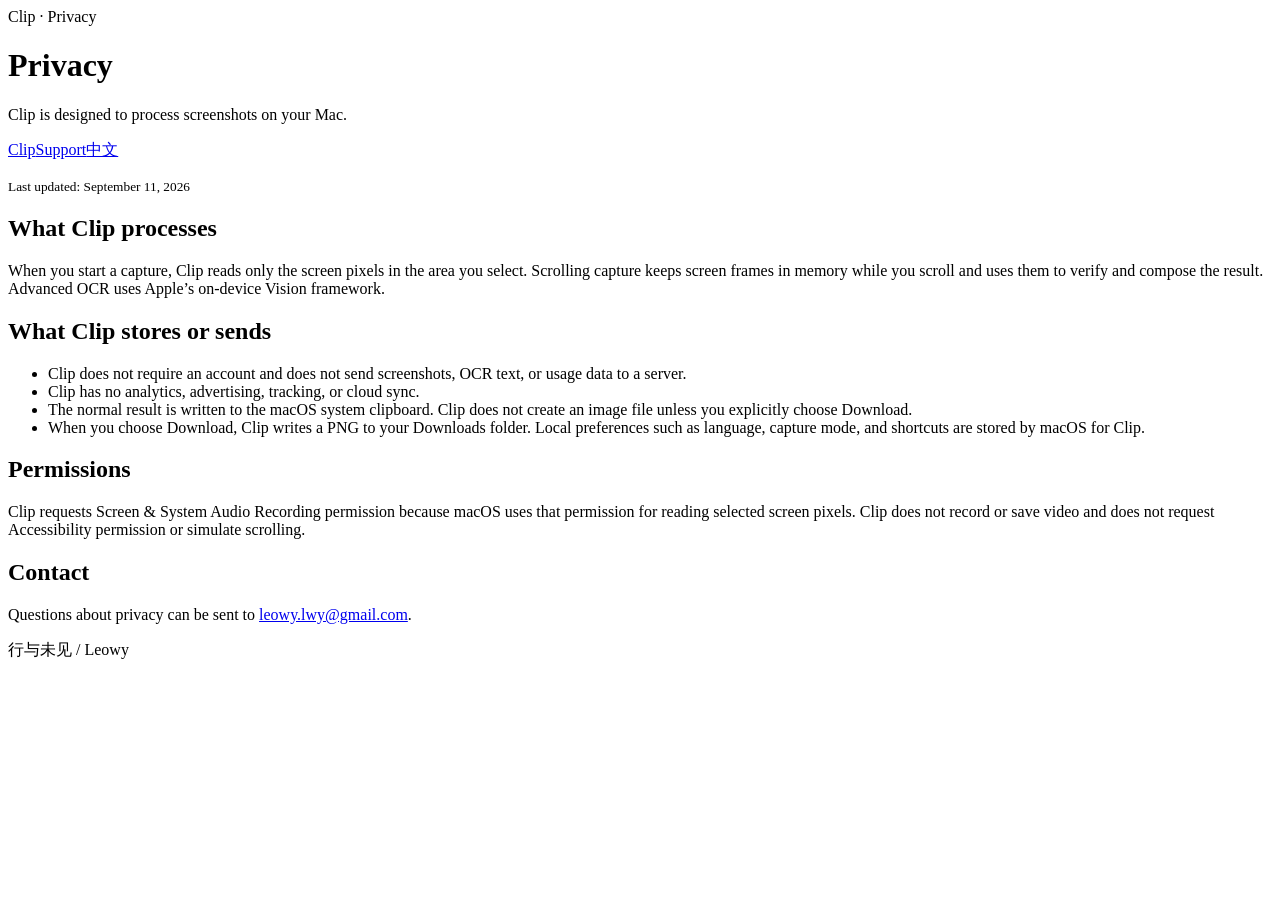
==== docs/site/privacy/index.html @ b2c30800 "Add Clip public website" ====
<!doctype html>
<html lang="en">
<head>
  <meta charset="utf-8">
  <meta name="viewport" content="width=device-width, initial-scale=1">
  <title>Clip Privacy</title>
  <link rel="stylesheet" href="/style.css">
</head>
<body>
<main>
  <header>
    <div class="eyebrow">Clip · Privacy</div>
    <h1>Privacy</h1>
    <p class="lead">Clip is designed to process screenshots on your Mac.</p>
    <nav><a href="/">Clip</a><a href="/support">Support</a><a href="/zh/privacy">中文</a></nav>
  </header>
  <p><small>Last updated: September 11, 2026</small></p>
  <h2>What Clip processes</h2>
  <p>When you start a capture, Clip reads only the screen pixels in the area you select. Scrolling capture keeps screen frames in memory while you scroll and uses them to verify and compose the result. Advanced OCR uses Apple’s on-device Vision framework.</p>
  <h2>What Clip stores or sends</h2>
  <ul>
    <li>Clip does not require an account and does not send screenshots, OCR text, or usage data to a server.</li>
    <li>Clip has no analytics, advertising, tracking, or cloud sync.</li>
    <li>The normal result is written to the macOS system clipboard. Clip does not create an image file unless you explicitly choose Download.</li>
    <li>When you choose Download, Clip writes a PNG to your Downloads folder. Local preferences such as language, capture mode, and shortcuts are stored by macOS for Clip.</li>
  </ul>
  <h2>Permissions</h2>
  <p>Clip requests Screen &amp; System Audio Recording permission because macOS uses that permission for reading selected screen pixels. Clip does not record or save video and does not request Accessibility permission or simulate scrolling.</p>
  <h2>Contact</h2>
  <p>Questions about privacy can be sent to <a href="mailto:leowy.lwy@gmail.com">leowy.lwy@gmail.com</a>.</p>
  <footer>行与未见 / Leowy</footer>
</main>
</body>
</html>
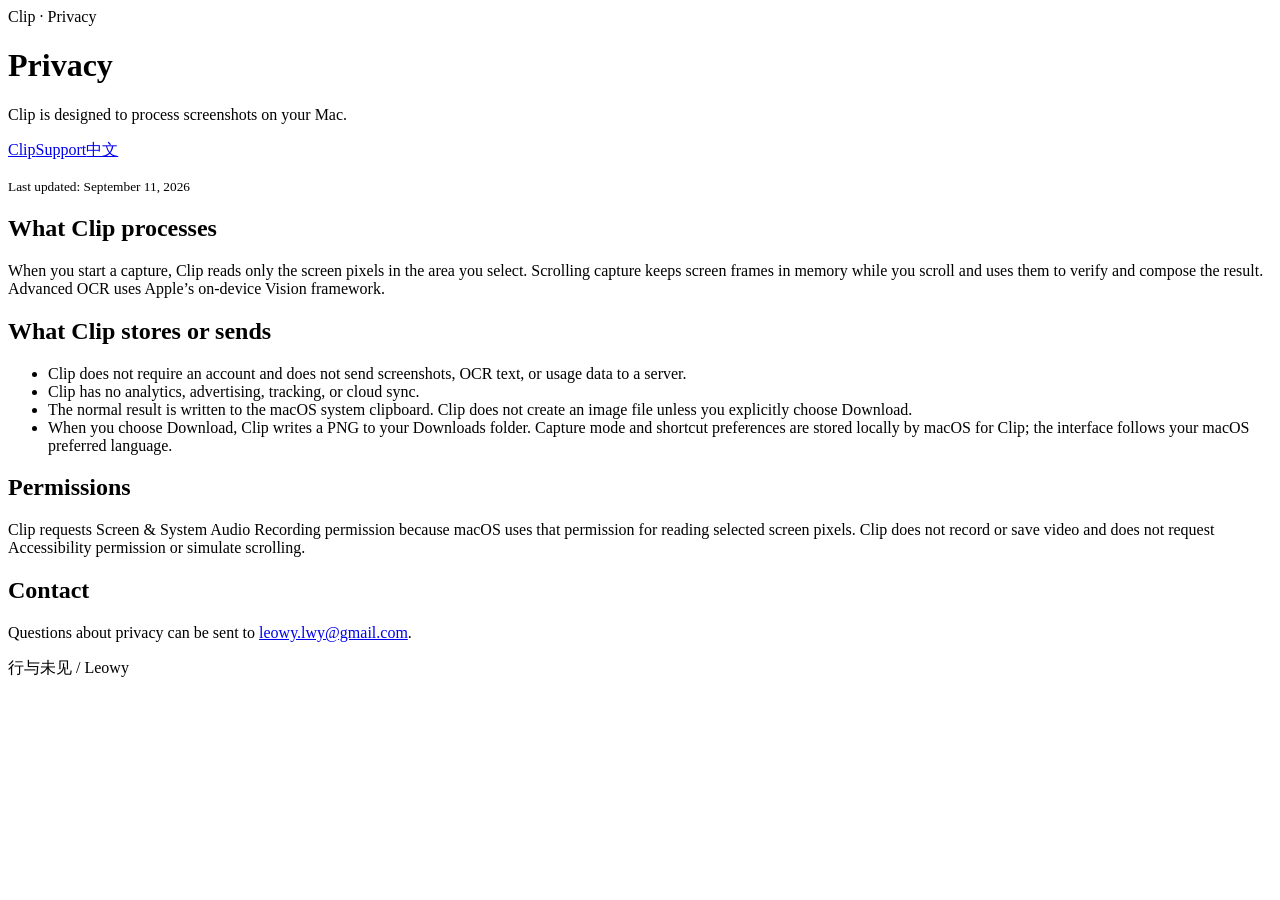
==== commit 7b170d94: "Follow macOS preferred language for localization" ====
--- a/docs/site/privacy/index.html
+++ b/docs/site/privacy/index.html
@@ -22,7 +22,7 @@
     <li>Clip does not require an account and does not send screenshots, OCR text, or usage data to a server.</li>
     <li>Clip has no analytics, advertising, tracking, or cloud sync.</li>
     <li>The normal result is written to the macOS system clipboard. Clip does not create an image file unless you explicitly choose Download.</li>
-    <li>When you choose Download, Clip writes a PNG to your Downloads folder. Local preferences such as language, capture mode, and shortcuts are stored by macOS for Clip.</li>
+    <li>When you choose Download, Clip writes a PNG to your Downloads folder. Capture mode and shortcut preferences are stored locally by macOS for Clip; the interface follows your macOS preferred language.</li>
   </ul>
   <h2>Permissions</h2>
   <p>Clip requests Screen &amp; System Audio Recording permission because macOS uses that permission for reading selected screen pixels. Clip does not record or save video and does not request Accessibility permission or simulate scrolling.</p>
